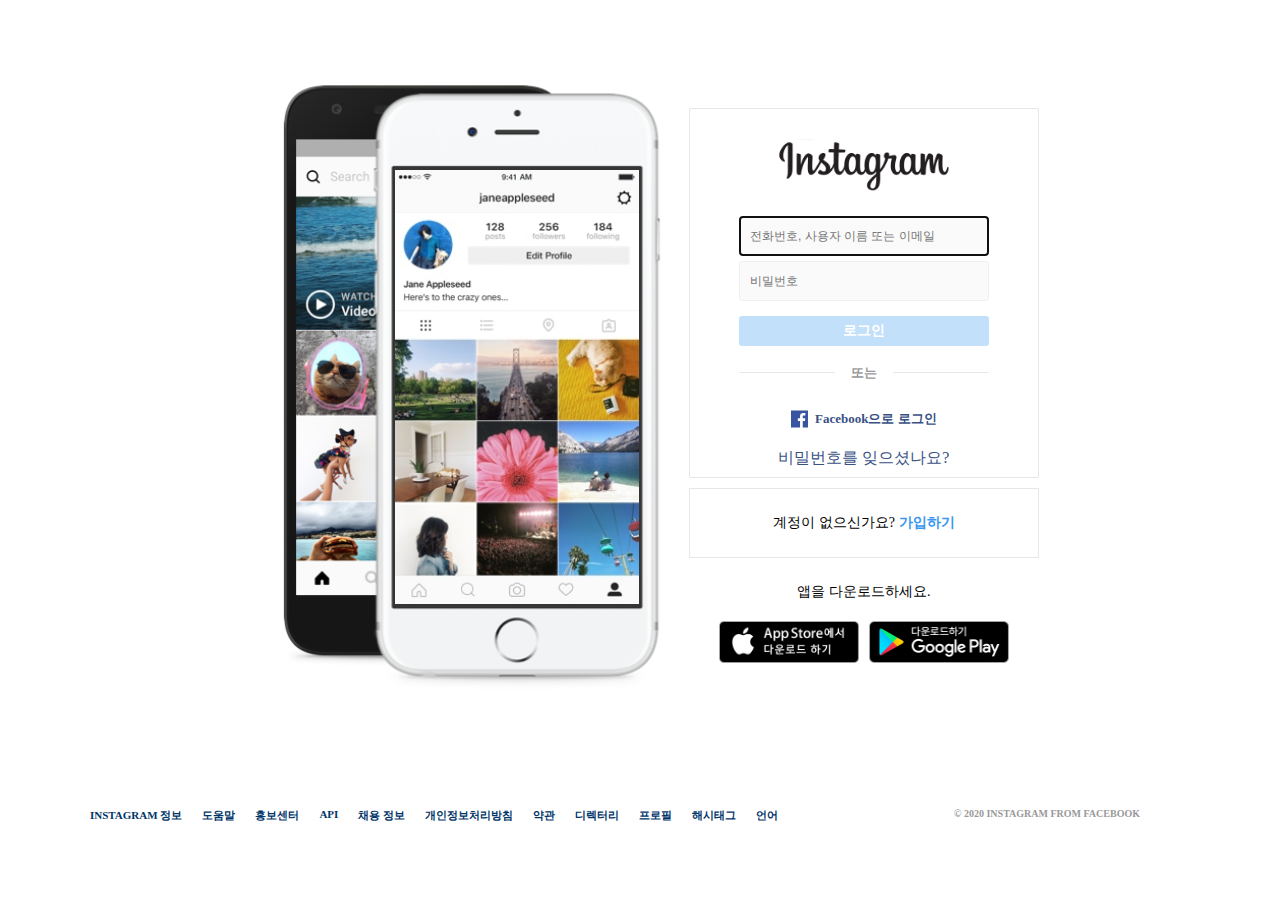
==== login.html @ 6419f7f8 "login.html 완성" ====
<!DOCTYPE html>
<html>
  <head>
    <meta charset="utf-8" />
    <meta name="viewport" content="width=device-width" />
    <title>Westagram</title>

    <link href="css/login.css" rel="stylesheet" type="text/css" />
    <link href="https://fonts.googleapis.com/css?family=Nanum+Gothic|Open+Sans&display=swap" rel="stylesheet" />
    <link
      rel="icon"
      href="img/favicon.ico"
    />
  </head>
  <body>
    <div class="div-total-section">
      <main class="main-div">
        <img class="mainImage visable" src="img/1.jpg" />
        <img class="mainImage" src="img/2.jpg" />
        <img class="mainImage" src="img/3.jpg" />
        <img class="mainImage" src="img/4.jpg" />
        <img class="mainImage" src="img/5.jpg" />
 
        <img
          class="login-img"
          id="main-div"
          src="img/43cc71bb1b43.png"
          alt="main_img"
        />

        <div class="info">
          <div class="div-info">
            <img src="img/title.png" alt="title" />
            <div class="info-main-wrapper">
              <div class="info-main">
                <input
                  class="important"
                  id="id"
                  type="text"
                  placeholder="전화번호, 사용자 이름 또는 이메일"
                  autofocus
                  required
                  minlength="1"
                />
                <input
                  class="important"
                  id="password"
                  type="password"
                  placeholder="비밀번호"
                  required
                  minlength="1"
                />
              </div>
              <button class="login-btn" id="logBtn">로그인</button>
              <div class="spe-line">
                <div class="line"></div>
                <div
                  style="margin: 0 15px; font-size: 13px; font-weight: 600;color: rgba(var(--f52,153,153,153),1);"
                >
                  또는
                </div>
                <div class="line"></div>
              </div>
              <div class="login-fb">
                <img src="img/facebook.svg" />
                <div class="fb-font">Facebook으로 로그인</div>
              </div>
              <div class="lose-pwd">비밀번호를 잊으셨나요?</div>
            </div>
          </div>
          <div class="div-sign">
            <div>계정이 없으신가요?&nbsp;</div>
            <div class="sign">가입하기</div>
          </div>
          <div style="font-size: 14px; margin-bottom: 20px;">
            앱을 다운로드하세요.
          </div>
          <div class="down-icon">
            <img src="img/4a5c9d62d51b.png" alt="appstore" onclick="location.href='https://apps.apple.com/kr/app/instagram/id389801252'" />
            <img src="img/f155b664a93b.png" alt="googleplay" onclick="location.href='https://play.google.com/store/apps/details?id=com.instagram.android'"  />
          </div>
        </div>
      </main>
    </div>
    <footer>
      <div class="foot-wrap">
        <div class="foot-left">
          <span>INSTAGRAM 정보</span>
          <span>도움말</span>
          <span>홍보센터</span>
          <span>API</span>
          <span>채용 정보</span>
          <span>개인정보처리방침</span>
          <span>약관</span>
          <span>디렉터리</span>
          <span>프로필</span>
          <span>해시태그</span>
          <span>언어</span>
        </div>
        <div class="foot-right">© 2020 INSTAGRAM FROM FACEBOOK</div>
      </div class="foot-wrap">
    </footer>
    <script src="js/login.js"></script>
  </body>
</html>
---- css/login.css ----
/* body */
* {
  box-sizing: border-box;
}
.div-total-section {
  display: flex;
  height: 750px;
  margin-bottom: 50px;
}
.main-div {
  display: flex;
  margin: 100px auto 0px;
  position: relative;
}

/* main */
/* content */

/*left*/
@keyframes img {
  from {
    opacity: 0;
  }
  to {
    overflow: 1;
  }
}

.mainImage {
  position: absolute;
  visibility: hidden;
  background-color: white;
}
.visable {
  position: absolute;
  width: 244px;
  height: 434px;
  left: 154px;
  top: 62px;
  visibility: visible;
  background-repeat: no-repeat;
  background-size: 100%;
  visibility: visible;
  z-index: 2;
  animation: img 1.5s ease-in;
}
.mist {
  z-index: 1;
  height: 434px;
  left: 154px;
  top: 62px;
  position: absolute;
  visibility: visible;
}

.login-img {
  height: 630px;
  margin-top: -40px;
  margin-right: -15px;
  position: relative;
}
/*right*/
.info {
  width: 350px;
  text-align: center;
}

.div-info {
  height: 370px;
  border: 1px solid #e6e6e6;
  border-radius: 2px;
  margin-bottom: 10px;
}

.div-info img {
  display: flex;
  width: 175px;
  margin: 30px auto 12px;
}

.info-main-wrapper {
  width: 250px;
  margin: 0 auto;
}

.info-main {
  margin: 24px auto 15px;
}

.info-main input {
  background: #fafafa;
  border: 1px solid #efefef;
  border-radius: 3px;
  color: #999;
  padding: 0px 10px;
  width: 100%;
  height: 40px;
  margin-bottom: 5px;
  font-size: 12px;
}
.info-main input:nth-last-child(1) {
  margin-bottom: 0px;
}

.login-btn {
  background-color: rgba(var(--h5f, 56, 151, 240), 0.3);
  border-style: none;
  border-radius: 3px;
  width: 100%;
  height: 30px;
  color: white;
  font-weight: 600;
  font-size: 14px;
}

.spe-line {
  display: flex;
  margin: 18px auto 28px;
}
.spe-line .line {
  margin: auto auto;
  width: 38%;
  height: 1px;
  background-color: #e6e6e6;
}

.login-fb {
  display: flex;
  justify-content: center;
  font-size: 13px;
  margin-bottom: 20px;
}
.login-fb img {
  margin: 0 7px 0px 0px;
  width: 17px;
}
.fb-font {
  margin: auto 0px;
  color: #385185;
  font-weight: 600;
}
.lose-pwd {
  text-align: center;
  color: #385185;
}

/* 오른쪽 중앙 가입 div*/
.div-sign {
  display: flex;
  justify-content: center;
  font-size: 14px;
  width: 100%;
  padding: 25px 0;
  border: 1px solid #e6e6e6;
  margin-bottom: 25px;
}
.div-sign .sign {
  color: #3897f0;
  font-weight: 600;
}

.down-icon {
  display: flex;
  justify-content: center;
}
.down-icon img {
  width: 40%;
  margin-right: 10px;
}
.down-icon img:hover {
  cursor: pointer;
}
.down-icon img:nth-last-child(1) {
  margin: 0;
}

.login-btn,
.sign,
.lose-pwd,
.fb-font,
.foot-left div .down-icon img:hover {
  cursor: pointer;
}

/* 하단 */

.foot-wrap {
  width: 1100px;
  margin: 0 auto;
  position: relative;
  height: 50px;
  color: black;
  display: flex;
  justify-content: space-between;
}
.foot-left {
  font-size: 11px;
  display: flex;
  font-weight: 600;
  color: #003569;
}
.foot-left span {
  margin-right: 20px;
}
.foot-right {
  margin-right: 50px;
  color: #999;
  font-weight: 600;
  font-size: 10px;
}
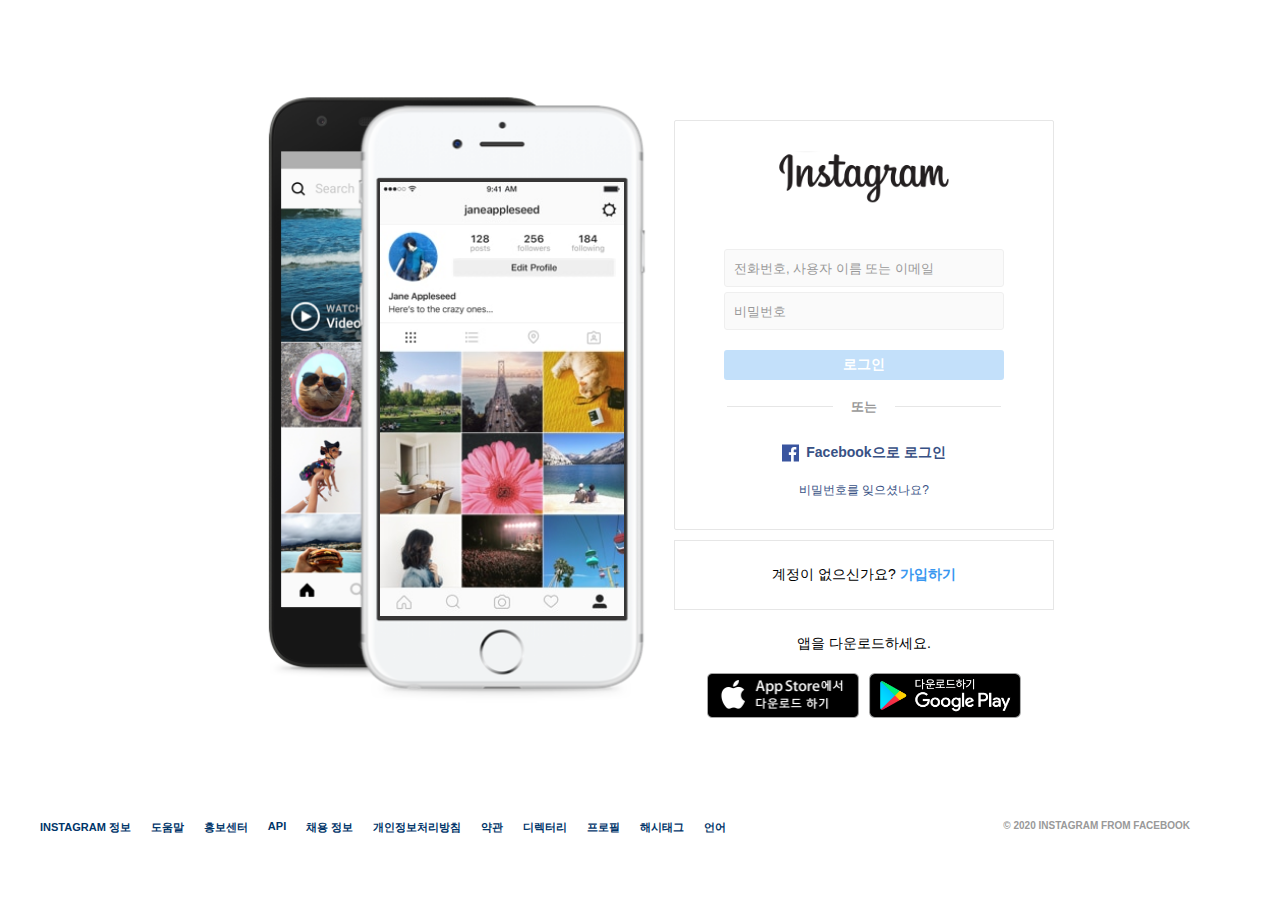
==== commit c3ae3bdc: "asdjkjas" ====
--- a/login.html
+++ b/login.html
@@ -2,9 +2,9 @@
 <html>
   <head>
     <meta charset="utf-8" />
-    <meta name="viewport" content="width=device-width" />
+    <meta name="viewport" content="width=device-width, initial-scale=1.0, maximum-scale=1.0, user-scalable=0" />
     <title>Westagram</title>
-
+        <link href="css/common.css" rel="stylesheet" type="text/css" />
     <link href="css/login.css" rel="stylesheet" type="text/css" />
     <link href="https://fonts.googleapis.com/css?family=Nanum+Gothic|Open+Sans&display=swap" rel="stylesheet" />
     <link
@@ -13,14 +13,16 @@
     />
   </head>
   <body>
+ 
     <div class="div-total-section">
       <main class="main-div">
+        <div class="dd">
         <img class="mainImage visable" src="img/1.jpg" />
         <img class="mainImage" src="img/2.jpg" />
         <img class="mainImage" src="img/3.jpg" />
         <img class="mainImage" src="img/4.jpg" />
         <img class="mainImage" src="img/5.jpg" />
- 
+        </div>
         <img
           class="login-img"
           id="main-div"
@@ -33,23 +35,19 @@
             <img src="img/title.png" alt="title" />
             <div class="info-main-wrapper">
               <div class="info-main">
+                <div class="info-main-input" id="id-input" >
+                  <span id="id-span">전화번호, 사용자 이름 또는 이메일</span>
+                  <input id="id" type="text"  />
+                  </div>
+                 
+
+            <div class="info-main-input" id="pwd-input" >
+            <span id="pwd-span">비밀번호</span>
                 <input
-                  class="important"
-                  id="id"
-                  type="text"
-                  placeholder="전화번호, 사용자 이름 또는 이메일"
-                  autofocus
-                  required
-                  minlength="1"
-                />
-                <input
-                  class="important"
                   id="password"
                   type="password"
-                  placeholder="비밀번호"
-                  required
-                  minlength="1"
                 />
+              </div>
               </div>
               <button class="login-btn" id="logBtn">로그인</button>
               <div class="spe-line">
@@ -100,6 +98,7 @@
         <div class="foot-right">© 2020 INSTAGRAM FROM FACEBOOK</div>
       </div class="foot-wrap">
     </footer>
+  
     <script src="js/login.js"></script>
   </body>
 </html>
--- a/css/common.css
+++ b/css/common.css
@@ -0,0 +1,59 @@
+@charset "UTF-8";
+body,
+button,
+dd,
+dl,
+dt,
+fieldset,
+form,
+h1,
+h2,
+h3,
+h4,
+h5,
+h6,
+input,
+legend,
+li,
+ol,
+p,
+select,
+table,
+td,
+textarea,
+th,
+ul {
+  margin: 0;
+  padding: 0;
+}
+body,
+button,
+input,
+select,
+table,
+textarea {
+  font-size: 12px;
+  font-family: Dotum, "돋움", Helvetica, "Apple SD Gothic Neo", sans-serif;
+}
+button,
+input {
+  border-radius: 0;
+}
+fieldset,
+img {
+  border: 0;
+}
+ol,
+ul {
+  list-style: none;
+}
+address,
+em {
+  font-style: normal;
+}
+a {
+  text-decoration: none;
+}
+a:hover {
+  text-decoration: underline;
+}
--- a/css/login.css
+++ b/css/login.css
@@ -1,6 +1,13 @@
 /* body */
 * {
   box-sizing: border-box;
+}
+html,
+body {
+  height: 100%;
+  display: flex;
+  flex-direction: column;
+  justify-content: center;
 }
 .div-total-section {
   display: flex;
@@ -44,6 +51,7 @@
   z-index: 2;
   animation: img 1.5s ease-in;
 }
+
 .mist {
   z-index: 1;
   height: 434px;
@@ -61,12 +69,12 @@
 }
 /*right*/
 .info {
-  width: 350px;
+  width: 380px;
   text-align: center;
 }
 
 .div-info {
-  height: 370px;
+  height: 410px;
   border: 1px solid #e6e6e6;
   border-radius: 2px;
   margin-bottom: 10px;
@@ -75,31 +83,44 @@
 .div-info img {
   display: flex;
   width: 175px;
-  margin: 30px auto 12px;
+  margin: 30px auto 45px;
 }
 
 .info-main-wrapper {
-  width: 250px;
+  width: 280px;
   margin: 0 auto;
 }
 
-.info-main {
-  margin: 24px auto 15px;
-}
-
-.info-main input {
+.info-main-input {
+  display: flex;
+  position: relative;
+  margin: 24px auto 5px;
+}
+.info-main-input:last-child {
+  margin-top: 5px;
+}
+.info-main-input input {
   background: #fafafa;
   border: 1px solid #efefef;
   border-radius: 3px;
+  padding: 0px 10px;
+  width: 100%;
+  height: 38px;
+  font-size: 14px;
+}
+
+.info-main-input span {
+  cursor: text;
+  user-select: none;
+  width: 100%;
+  padding: 0px 10px;
+  font-size: 13px;
+  text-align: left;
+  line-height: 45px;
   color: #999;
-  padding: 0px 10px;
-  width: 100%;
-  height: 40px;
+  position: absolute;
   margin-bottom: 5px;
-  font-size: 12px;
-}
-.info-main input:nth-last-child(1) {
-  margin-bottom: 0px;
+  line-height: 40px;
 }
 
 .login-btn {
@@ -111,6 +132,7 @@
   color: white;
   font-weight: 600;
   font-size: 14px;
+  margin-top: 15px;
 }
 
 .spe-line {
@@ -138,6 +160,7 @@
   margin: auto 0px;
   color: #385185;
   font-weight: 600;
+  font-size: 14px;
 }
 .lose-pwd {
   text-align: center;
@@ -185,13 +208,16 @@
 /* 하단 */
 
 .foot-wrap {
-  width: 1100px;
+  width: 1200px;
+  left: 0;
+  position: relative;
+  right: 0;
+  bottom: 0;
   margin: 0 auto;
-  position: relative;
-  height: 50px;
+  height: 60px;
   color: black;
-  display: flex;
-  justify-content: space-between;
+  display: block;
+  justify-content: space-around;
 }
 .foot-left {
   font-size: 11px;
@@ -203,8 +229,48 @@
   margin-right: 20px;
 }
 .foot-right {
+  position: absolute;
+  right: 0;
+  top: 0;
   margin-right: 50px;
   color: #999;
   font-weight: 600;
   font-size: 10px;
 }
+
+/* 미디어쿼리 */
+@media screen and (max-width: 963px) {
+  .div-total-section {
+    margin: 0;
+  }
+  .main-div {
+    margin-top: 30px;
+  }
+  .login-img,
+  .mainImage {
+    display: none;
+  }
+
+  .foot-wrap {
+    width: 100%;
+    position: absolute;
+    bottom: 15px;
+    text-align: center;
+    display: block;
+  }
+  .foot-left {
+    font-size: 15px;
+    width: 650px;
+    display: inline-block;
+  }
+  .foot-left span {
+    margin: none;
+  }
+  .foot-right {
+    display: block;
+    position: relative;
+    margin: 0 auto;
+    margin-top: 10px;
+    font-size: 15px;
+  }
+}
